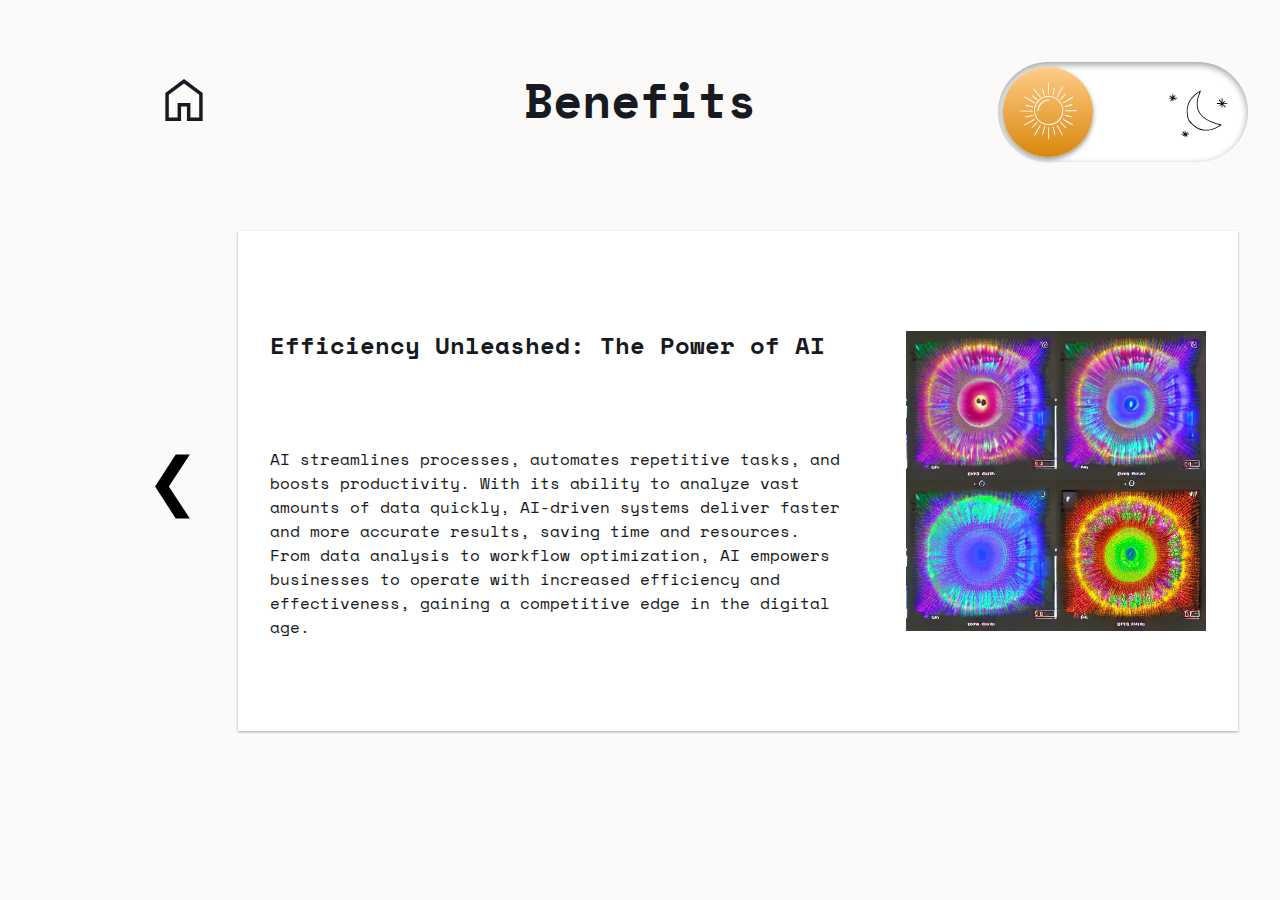
==== benefits.html @ b689b010 "Add Home Button" ====
<!DOCTYPE html>
<html lang="en">
  <head>
    <meta charset="UTF-8" />
    <title>Benefits of AI</title>
    <link rel="stylesheet" href="css/style.css" />
    <link rel="stylesheet" href="css/benefitsRisks.css" />
    <link rel="stylesheet" href="css/darkmodeToggle.css" />
    <script src="js/benefitsRisks.js"></script>
    <link
      rel="stylesheet"
      href="https://fonts.googleapis.com/css2?family=Space+Mono:wght@400;700"
    />
    <link
      rel="stylesheet"
      href="https://fonts.googleapis.com/css2?family=Material+Symbols+Outlined"
    />
  </head>
  <body onload="showDivs(1)">
    <header>
      <a href="index.html" class="material-symbols-outlined home-button"
        >home</a
      >
      <h1>Benefits</h1>
      <div id="darkmode-toggle-button">
        <input type="checkbox" id="darkmode-toggle" />
        <label for="darkmode-toggle" id="darkmode-toggle-label">
          <img src="./img/sun.svg" alt="sun" id="sun" />
          <img src="./img/moon.svg" alt="moon" id="moon" />
        </label>
      </div>
    </header>
    <main>
      <section id="content">
        <div id="slideshow">
          <button class="control-button" onclick="plusDivs(-1)">
            &#10094;
          </button>
          <div class="content-block">
            <div>
              <h2>Efficiency Unleashed: The Power of AI</h2>
              <p>
                AI streamlines processes, automates repetitive tasks, and boosts
                productivity. With its ability to analyze vast amounts of data
                quickly, AI-driven systems deliver faster and more accurate
                results, saving time and resources. From data analysis to
                workflow optimization, AI empowers businesses to operate with
                increased efficiency and effectiveness, gaining a competitive
                edge in the digital age.
              </p>
            </div>
            <img src="img/benefit1.jpeg" alt="Symbol-Picture" />
          </div>
          <div class="content-block">
            <div>
              <h2>Insights that Drive Success: AI-Powered Analytics</h2>
              <p>
                AI-driven analytics unlock valuable insights from complex data
                sets. Machine learning algorithms analyze patterns, detect
                trends, and predict outcomes with remarkable precision. By
                leveraging AI, businesses gain a deeper understanding of their
                customers, markets, and operations, enabling data-driven
                decision-making. From personalized marketing strategies to
                predictive forecasting, AI-powered analytics pave the way for
                enhanced performance and strategic growth.
              </p>
            </div>
            <img src="img/benefit2.jpeg" alt="Symbol-Picture" />
          </div>
          <div class="content-block">
            <div>
              <h2>Empowering Human Potential: AI Augmentation</h2>
              <p>
                AI serves as a powerful tool for augmenting human capabilities.
                By automating repetitive tasks, AI frees up time for creativity,
                problem-solving, and innovation. Collaborating with AI-powered
                systems, individuals and teams can accomplish more, achieve
                higher levels of productivity, and focus on tasks that require
                human expertise. The symbiotic relationship between humans and
                AI unlocks untapped potential and propels us towards a future of
                limitless possibilities.
              </p>
            </div>
            <img src="img/benefit3.jpeg" alt="Symbol-Picture" />
          </div>
          <button class="control-button" onclick="plusDivs(1)">&#10095;</button>
        </div>
      </section>
    </main>
  </body>
</html>
---- css/style.css ----
body {
  font-family: "Space Mono", monospace, sans-serif;
  background-color: #fcfaf9;
  color: #171a21;
  padding-left: 2rem;
  padding-right: 2rem;
  display: flex;
  flex-direction: column;
  justify-content: space-between;
  align-items: center;
  margin: 0;
  user-select: none;
}

header {
  width: 100%;
  padding: 2rem 0rem;
  display: grid;
  grid-template-columns: 25% 50% 25%;
  grid-template-rows: 1fr;
  gap: 0px 0px;
  grid-template-areas: "home headline darkmode-switch";
  align-items: center;
}

footer {
  display: flex;
  justify-content: space-around;
  padding: 2rem 0rem;
}

footer a {
  color: #171a21;
  text-decoration: underline;
}

h1 {
  font-size: 3rem;
  font-weight: 700;
}

#darkmode-toggle-button {
  grid-area: darkmode-switch;
  justify-self: end;
}

header h1 {
  grid-area: headline;
  justify-self: center;
}

.home-button {
  grid-area: home;
  justify-self: center;
  color: #171a21;
  text-decoration: none;
}

.material-symbols-outlined {
  font-size: 3.5rem !important;
  font-variation-settings: "FILL" 0, "wght" 400, "GRAD" 0, "opsz" 48;
}
---- css/benefitsRisks.css ----
.content-block p,
.content-block h2 {
  padding: 2rem;
}

.content-block {
  display: flex;
  flex-shrink: 0;
  width: 1000px;
  height: 500px;
  align-items: center;
  background-color: #fff;
  margin: 2rem;
  box-shadow: 0 1px 3px rgba(0, 0, 0, 0.12), 0 1px 2px rgba(0, 0, 0, 0.24);
}

.content-block img {
  margin-left: 2rem;
  width: 30%;
  object-fit: contain;
  padding-right: 2rem;
}

#slideshow {
  display: flex;
  align-items: center;
  width: 1000px;
  justify-content: space-around;
}

.content-block {
  display: none;
}

.control-button {
  border: none;
  background-color: transparent;
  font-size: 4rem;
  cursor: pointer;
}
---- css/darkmodeToggle.css ----
/* Darkmode Toggle Button */
#darkmode-toggle-label {
  position: relative;
  width: 250px;
  height: 100px;
  display: block;
  background-color: #fff;
  border-radius: 100px;
  box-shadow: inset 0px 2.5px 7.5px rgba(0, 0, 0, 0.4),
    inset 0 -2.5px 7.5px rgba(255, 255, 255, 0.4);
  cursor: pointer;
  transition: 0.3s;
}

#darkmode-toggle-label:after {
  content: "";
  width: 90px;
  height: 90px;
  position: absolute;
  top: 5px;
  left: 5px;
  background: linear-gradient(180deg, #ffcc89, #d8860b);
  border-radius: 180px;
  box-shadow: 0px 2.5px 5px rgba(0, 0, 0, 0.4);
  transition: 0.3s;
}

#darkmode-toggle {
  visibility: hidden;
  width: 0;
  height: 0;
}

#darkmode-toggle:checked + #darkmode-toggle-label {
  background-color: #242424;
}

#darkmode-toggle:checked + #darkmode-toggle-label:after {
  left: 245px;
  transform: translate(-100%);
  background: linear-gradient(180deg, #777, #3a3a3a);
}

#darkmode-toggle-label:active:after {
  width: 130px;
}

#darkmode-toggle-label img {
  position: absolute;
  width: 60px;
  top: 20px;
  z-index: 100;
}

#darkmode-toggle-label img#sun {
  left: 20px;
  filter: invert(1);
  transition: 0.3s;
}

#darkmode-toggle-label img#moon {
  left: 170px;
  top: 28px;
  fill: #7e7e7e;
  transition: 0.3s;
}

#darkmode-toggle:checked + #darkmode-toggle-label img#sun {
  filter: invert(0);
}

#darkmode-toggle:checked + #darkmode-toggle-label img#moon {
  filter: invert(1);
}
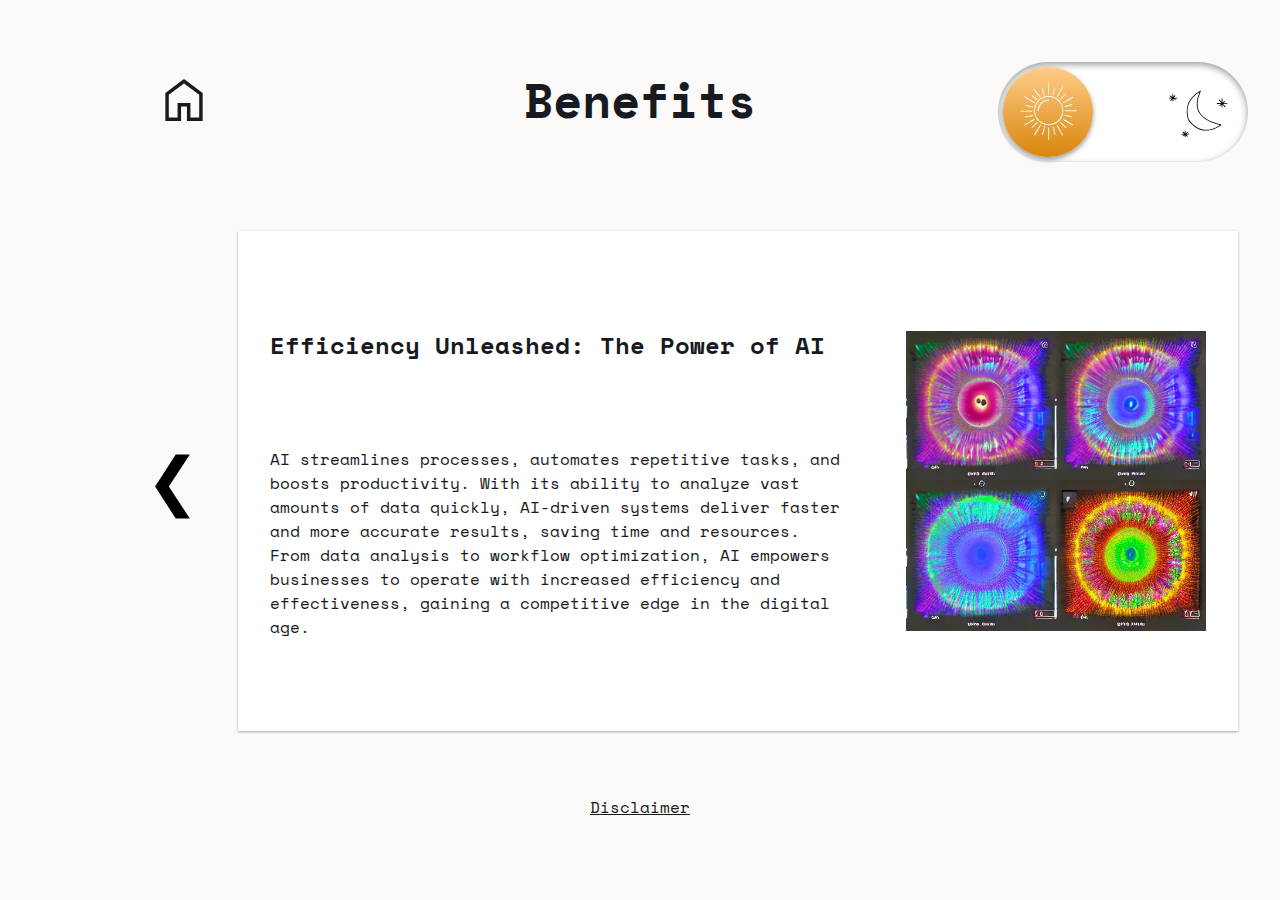
==== commit d9191371: "Add Footer" ====
--- a/benefits.html
+++ b/benefits.html
@@ -87,5 +87,8 @@
         </div>
       </section>
     </main>
+    <footer>
+      <a href="disclaimer.html">Disclaimer</a>
+    </footer>
   </body>
 </html>
--- a/css/style.css
+++ b/css/style.css
@@ -49,6 +49,10 @@
   justify-self: center;
 }
 
+a {
+  text-decoration: none;
+}
+
 .home-button {
   grid-area: home;
   justify-self: center;
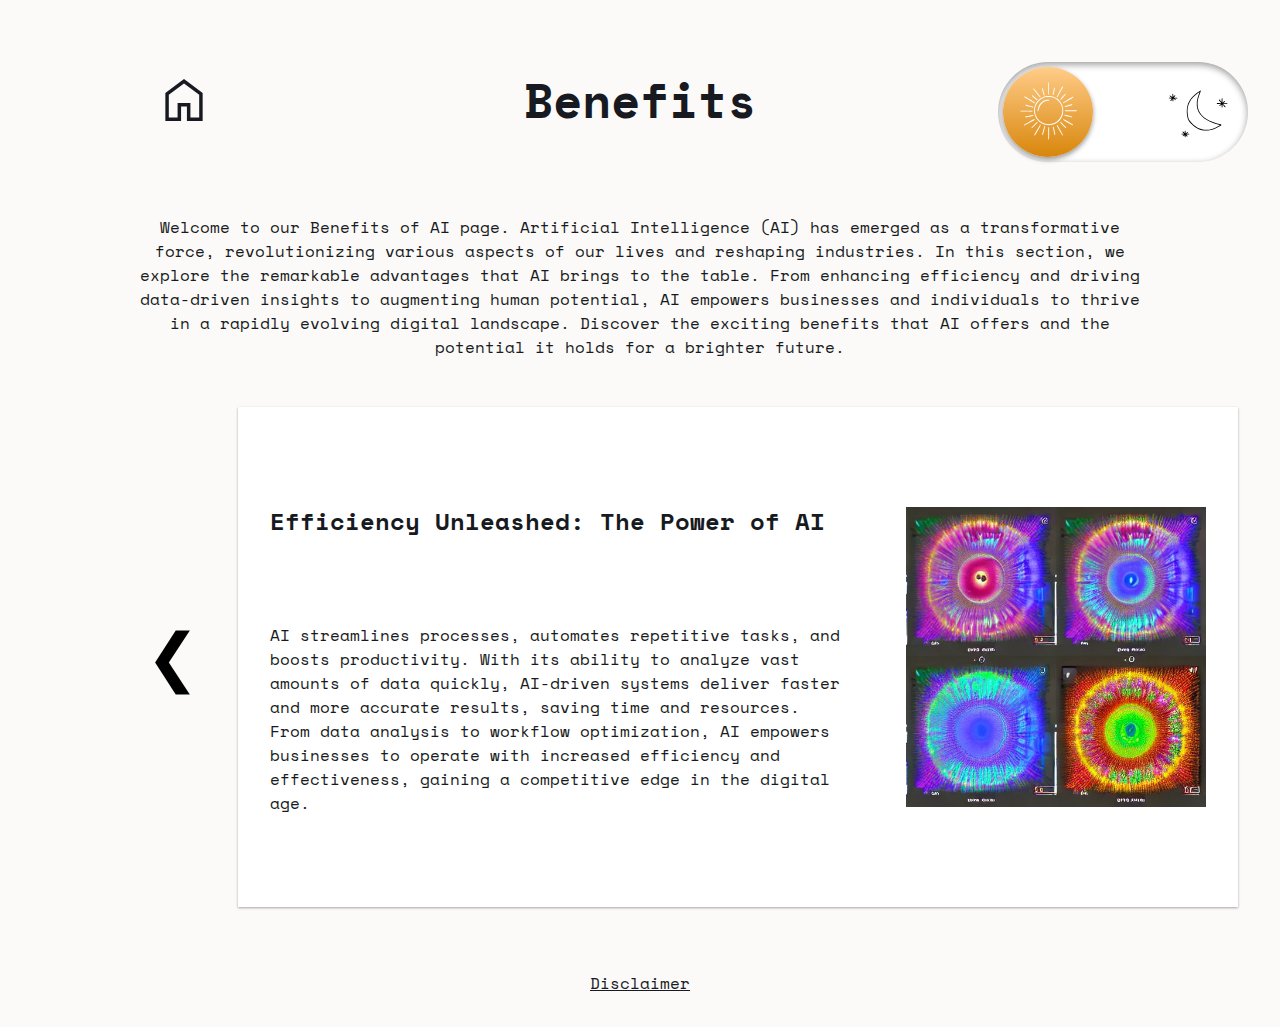
==== commit 7480cf9f: "Add Text" ====
--- a/benefits.html
+++ b/benefits.html
@@ -22,6 +22,7 @@
         >home</a
       >
       <h1>Benefits</h1>
+
       <div id="darkmode-toggle-button">
         <input type="checkbox" id="darkmode-toggle" />
         <label for="darkmode-toggle" id="darkmode-toggle-label">
@@ -31,6 +32,18 @@
       </div>
     </header>
     <main>
+      <section>
+        <p class="text-block">
+          Welcome to our Benefits of AI page. Artificial Intelligence (AI) has
+          emerged as a transformative force, revolutionizing various aspects of
+          our lives and reshaping industries. In this section, we explore the
+          remarkable advantages that AI brings to the table. From enhancing
+          efficiency and driving data-driven insights to augmenting human
+          potential, AI empowers businesses and individuals to thrive in a
+          rapidly evolving digital landscape. Discover the exciting benefits
+          that AI offers and the potential it holds for a brighter future.
+        </p>
+      </section>
       <section id="content">
         <div id="slideshow">
           <button class="control-button" onclick="plusDivs(-1)">
--- a/css/benefitsRisks.css
+++ b/css/benefitsRisks.css
@@ -1,3 +1,15 @@
+body {
+  height: 100vh;
+}
+
+.text-block {
+  text-align: center;
+  margin-left: auto;
+  margin-right: auto;
+  width: 1000px;
+  line-height: 1.5;
+}
+
 .content-block p,
 .content-block h2 {
   padding: 2rem;
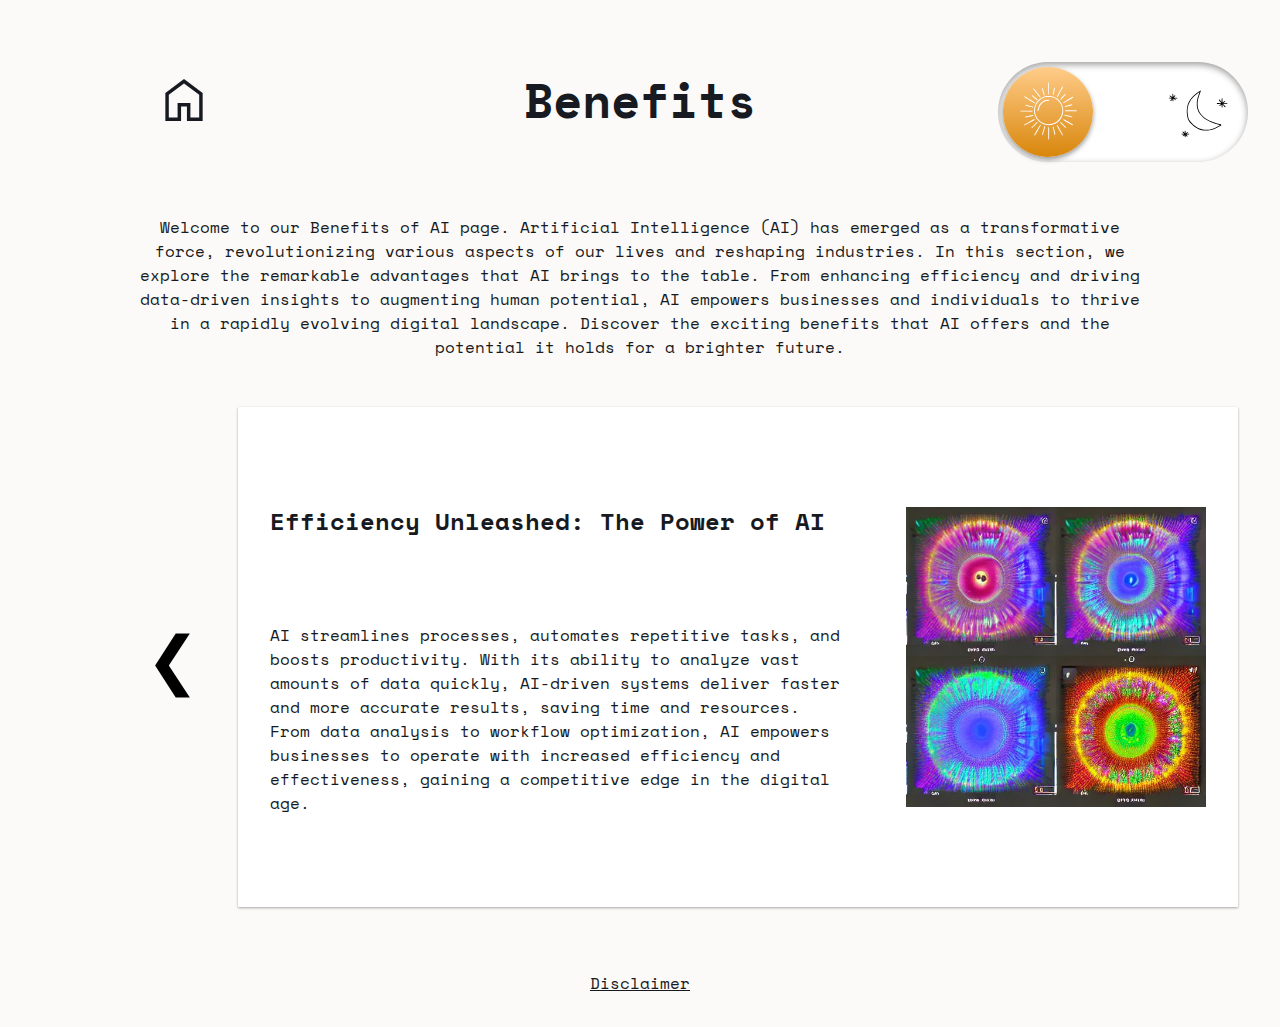
==== commit df6d9917: "Add Darkmode theme" ====
--- a/benefits.html
+++ b/benefits.html
@@ -6,6 +6,8 @@
     <link rel="stylesheet" href="css/style.css" />
     <link rel="stylesheet" href="css/benefitsRisks.css" />
     <link rel="stylesheet" href="css/darkmodeToggle.css" />
+    <link rel="stylesheet" id="light-theme" href="css/lightmode.css" />
+
     <script src="js/benefitsRisks.js"></script>
     <link
       rel="stylesheet"
--- a/css/style.css
+++ b/css/style.css
@@ -1,7 +1,6 @@
 body {
   font-family: "Space Mono", monospace, sans-serif;
-  background-color: #fcfaf9;
-  color: #171a21;
+
   padding-left: 2rem;
   padding-right: 2rem;
   display: flex;
@@ -30,7 +29,6 @@
 }
 
 footer a {
-  color: #171a21;
   text-decoration: underline;
 }
 
@@ -56,7 +54,6 @@
 .home-button {
   grid-area: home;
   justify-self: center;
-  color: #171a21;
   text-decoration: none;
 }
 
@@ -64,3 +61,8 @@
   font-size: 3.5rem !important;
   font-variation-settings: "FILL" 0, "wght" 400, "GRAD" 0, "opsz" 48;
 }
+
+button,
+input {
+  font-family: "Space Mono", monospace, sans-serif;
+}
--- a/css/benefitsRisks.css
+++ b/css/benefitsRisks.css
@@ -21,7 +21,6 @@
   width: 1000px;
   height: 500px;
   align-items: center;
-  background-color: #fff;
   margin: 2rem;
   box-shadow: 0 1px 3px rgba(0, 0, 0, 0.12), 0 1px 2px rgba(0, 0, 0, 0.24);
 }
--- a/css/lightmode.css
+++ b/css/lightmode.css
@@ -0,0 +1,102 @@
+/* Disclaimer */
+table,
+th {
+  border: 1px solid #171a21;
+}
+
+table td + td {
+  border-left: 1px solid #171a21;
+}
+
+a {
+  color: #171a21;
+}
+
+table tr:nth-of-type(odd) {
+  background-color: #ebeae8;
+}
+
+/* Index */
+
+.carousel {
+  background-color: #fff;
+}
+
+.carousel-menu ~ label:hover {
+  color: #171a21;
+}
+
+.carousel-menu:checked ~ label.label_healthcare,
+.carousel-menu:checked ~ label.label_entertainment {
+  color: #bf2239;
+  border-right: solid 4px #bf2239;
+}
+
+.carousel-menu:checked ~ label.label_finance,
+.carousel-menu:checked ~ label.label_customersupport {
+  color: #3075d6;
+  border-right: solid 4px #3075d6;
+}
+
+.carousel-menu:checked ~ label.label_transportation,
+.carousel-menu:checked ~ label.label_agriculture {
+  color: #3c896d;
+  border-right: solid 4px #3c896d;
+}
+
+body .carousel .middle-border {
+  background-color: #eee;
+}
+
+body .carousel .right-zone {
+  background: #fff;
+}
+#benefits {
+  background-color: #3c896d;
+}
+
+#risks {
+  background-color: #bf2239;
+}
+
+#quiz {
+  background-color: #3075d6;
+}
+
+/*BenefitsRisks*/
+.content-block {
+  background-color: #fff;
+}
+
+/* Quiz */
+.question {
+  background-color: #fff;
+}
+
+.answer-options div {
+  border: 1px solid #171a21;
+}
+
+.answer-options input:checked + div {
+  background-color: #3075d6;
+}
+
+.button-container button:hover {
+  background-color: #3075d6 !important;
+  color: white;
+}
+
+#restart-button:hover {
+  background-color: #3075d6 !important;
+  color: white;
+}
+
+/* Style.css */
+body {
+  background-color: #fcfaf9;
+  color: #171a21;
+}
+
+.home-button {
+  color: #171a21;
+}
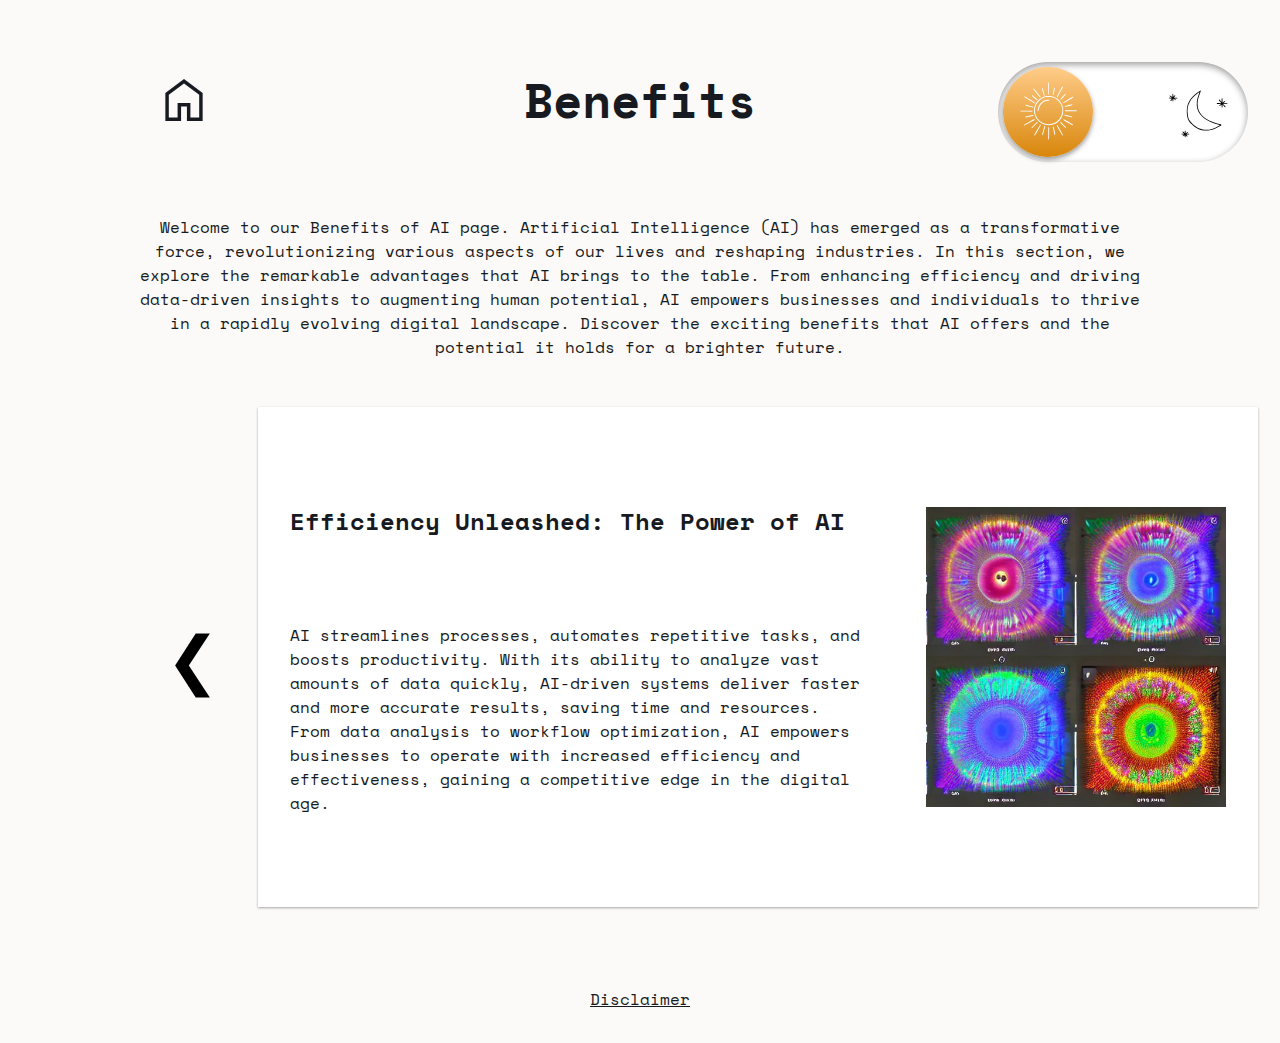
==== commit 13920adb: "Change Benefits and Risks to List Tags" ====
--- a/benefits.html
+++ b/benefits.html
@@ -6,7 +6,8 @@
     <link rel="stylesheet" href="css/style.css" />
     <link rel="stylesheet" href="css/benefitsRisks.css" />
     <link rel="stylesheet" href="css/darkmodeToggle.css" />
-    <link rel="stylesheet" id="light-theme" href="css/lightmode.css" />
+    <link rel="stylesheet" id="theme" href="css/lightmode.css" />
+    <script src="js/darkmode.js"></script>
 
     <script src="js/benefitsRisks.js"></script>
     <link
@@ -18,6 +19,7 @@
       href="https://fonts.googleapis.com/css2?family=Material+Symbols+Outlined"
     />
   </head>
+
   <body onload="showDivs(1)">
     <header>
       <a href="index.html" class="material-symbols-outlined home-button"
@@ -33,6 +35,9 @@
         </label>
       </div>
     </header>
+    <script>
+      enableButton();
+    </script>
     <main>
       <section>
         <p class="text-block">
@@ -47,11 +52,11 @@
         </p>
       </section>
       <section id="content">
-        <div id="slideshow">
+        <ul id="slideshow">
           <button class="control-button" onclick="plusDivs(-1)">
             &#10094;
           </button>
-          <div class="content-block">
+          <li class="content-block">
             <div>
               <h2>Efficiency Unleashed: The Power of AI</h2>
               <p>
@@ -65,8 +70,8 @@
               </p>
             </div>
             <img src="img/benefit1.jpeg" alt="Symbol-Picture" />
-          </div>
-          <div class="content-block">
+          </li>
+          <li class="content-block">
             <div>
               <h2>Insights that Drive Success: AI-Powered Analytics</h2>
               <p>
@@ -81,8 +86,8 @@
               </p>
             </div>
             <img src="img/benefit2.jpeg" alt="Symbol-Picture" />
-          </div>
-          <div class="content-block">
+          </li>
+          <li class="content-block">
             <div>
               <h2>Empowering Human Potential: AI Augmentation</h2>
               <p>
@@ -97,9 +102,9 @@
               </p>
             </div>
             <img src="img/benefit3.jpeg" alt="Symbol-Picture" />
-          </div>
+          </li>
           <button class="control-button" onclick="plusDivs(1)">&#10095;</button>
-        </div>
+        </ul>
       </section>
     </main>
     <footer>
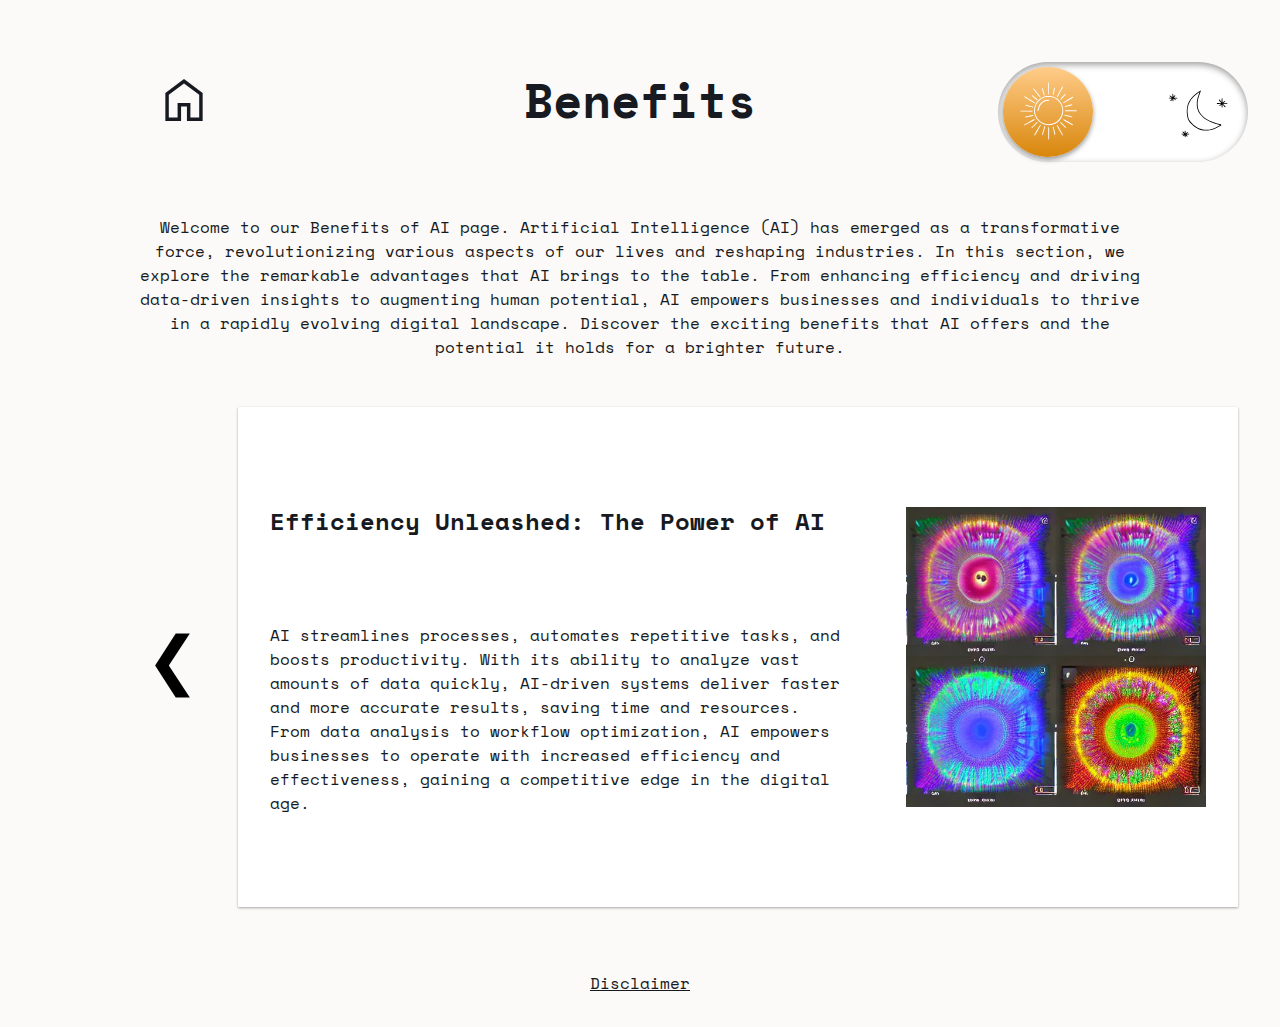
==== commit f7edfa47: "Revert "Change Benefits and Risks to List Tags"" ====
--- a/benefits.html
+++ b/benefits.html
@@ -52,11 +52,11 @@
         </p>
       </section>
       <section id="content">
-        <ul id="slideshow">
+        <div id="slideshow">
           <button class="control-button" onclick="plusDivs(-1)">
             &#10094;
           </button>
-          <li class="content-block">
+          <div class="content-block">
             <div>
               <h2>Efficiency Unleashed: The Power of AI</h2>
               <p>
@@ -70,8 +70,8 @@
               </p>
             </div>
             <img src="img/benefit1.jpeg" alt="Symbol-Picture" />
-          </li>
-          <li class="content-block">
+          </div>
+          <div class="content-block">
             <div>
               <h2>Insights that Drive Success: AI-Powered Analytics</h2>
               <p>
@@ -86,8 +86,8 @@
               </p>
             </div>
             <img src="img/benefit2.jpeg" alt="Symbol-Picture" />
-          </li>
-          <li class="content-block">
+          </div>
+          <div class="content-block">
             <div>
               <h2>Empowering Human Potential: AI Augmentation</h2>
               <p>
@@ -102,9 +102,9 @@
               </p>
             </div>
             <img src="img/benefit3.jpeg" alt="Symbol-Picture" />
-          </li>
+          </div>
           <button class="control-button" onclick="plusDivs(1)">&#10095;</button>
-        </ul>
+        </div>
       </section>
     </main>
     <footer>
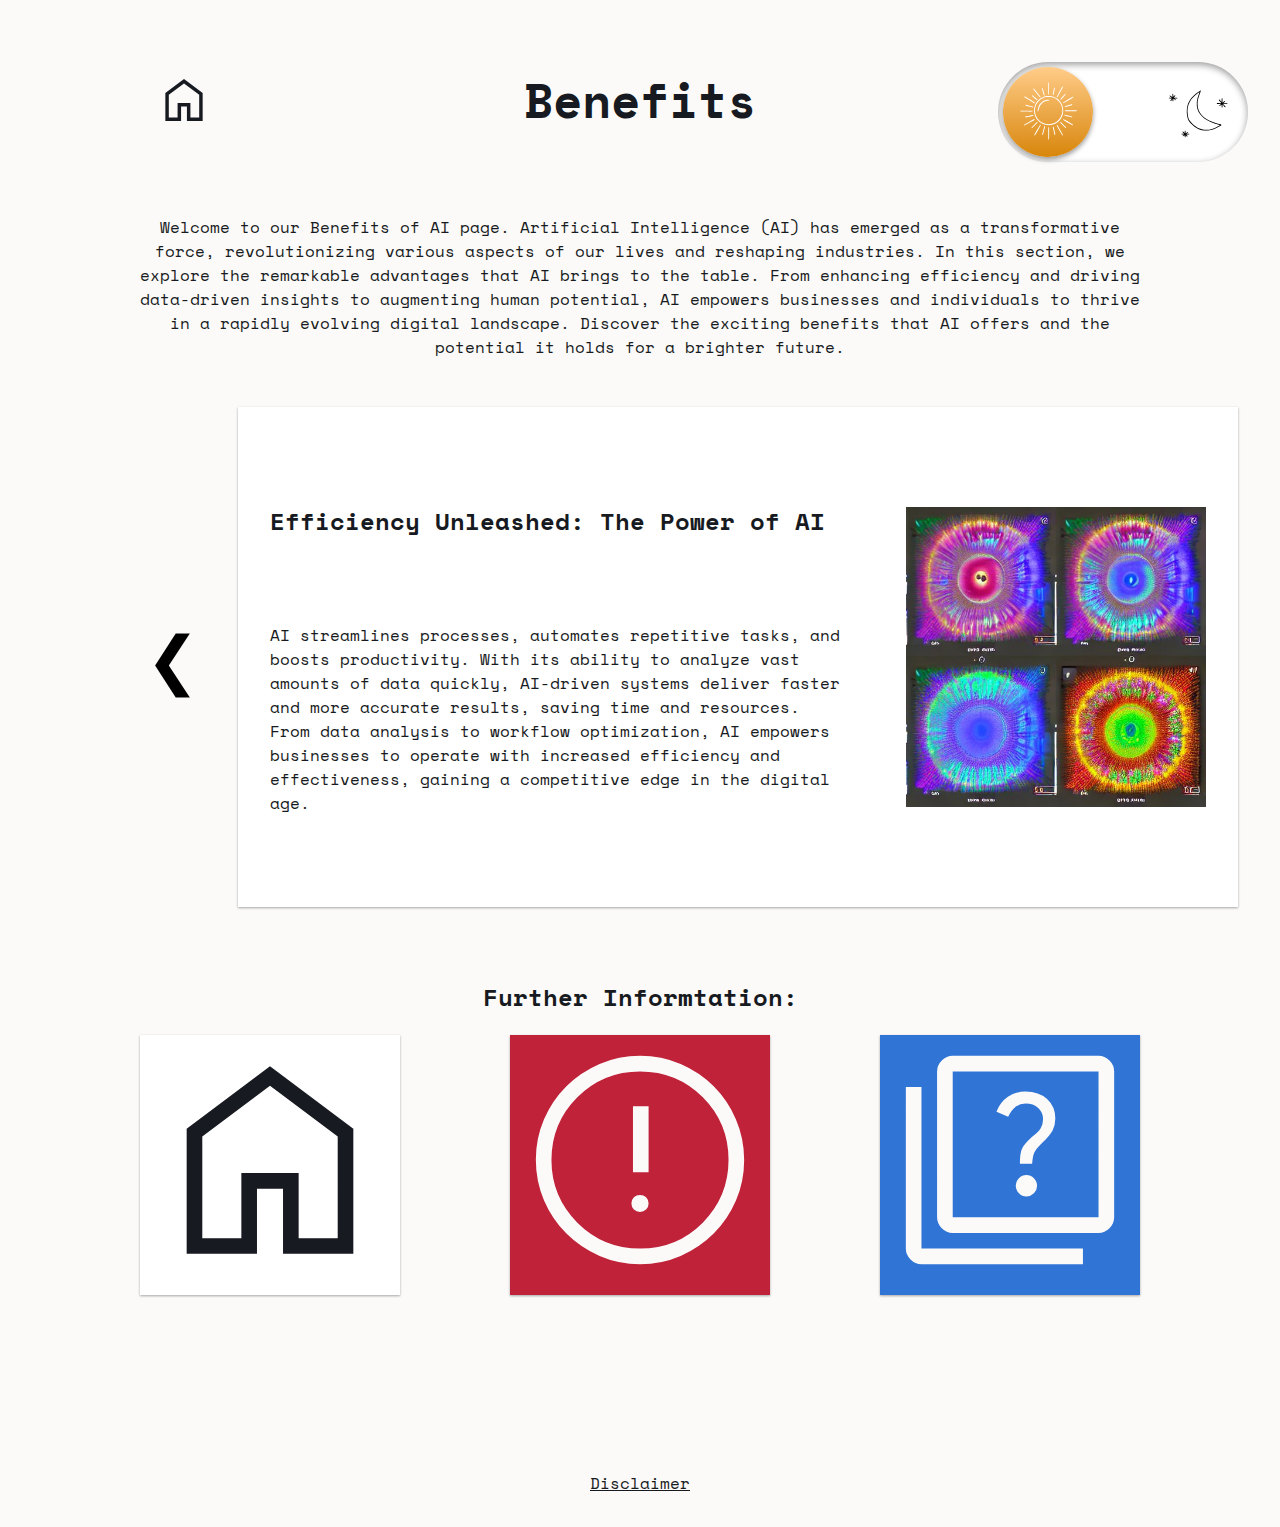
==== commit 55f5fdef: "Add Menu to risks and Benefits" ====
--- a/benefits.html
+++ b/benefits.html
@@ -106,6 +106,59 @@
           <button class="control-button" onclick="plusDivs(1)">&#10095;</button>
         </div>
       </section>
+      <section id="actions">
+        <h2>Further Informtation:</h2>
+        <div id="actions-card">
+          <a href="index.html">
+            <div class="action-button" id="home">
+              <svg
+                xmlns="http://www.w3.org/2000/svg"
+                height="48"
+                viewBox="0 -960 960 960"
+                width="48"
+                id="home_icon"
+              >
+                <path
+                  d="M220-180h150v-250h220v250h150v-390L480-765 220-570v390Zm-60 60v-480l320-240 320 240v480H530v-250H430v250H160Zm320-353Z"
+                />
+              </svg>
+              <span>Homepage</span>
+            </div>
+          </a>
+          <a href="risks.html">
+            <div class="action-button" id="risks">
+              <svg
+                xmlns="http://www.w3.org/2000/svg"
+                height="48"
+                viewBox="0 -960 960 960"
+                width="48"
+                id="risks_icon"
+              >
+                <path
+                  d="M479.982-280q14.018 0 23.518-9.482 9.5-9.483 9.5-23.5 0-14.018-9.482-23.518-9.483-9.5-23.5-9.5-14.018 0-23.518 9.482-9.5 9.483-9.5 23.5 0 14.018 9.482 23.518 9.483 9.5 23.5 9.5ZM453-433h60v-253h-60v253Zm27.266 353q-82.734 0-155.5-31.5t-127.266-86q-54.5-54.5-86-127.341Q80-397.681 80-480.5q0-82.819 31.5-155.659Q143-709 197.5-763t127.341-85.5Q397.681-880 480.5-880q82.819 0 155.659 31.5Q709-817 763-763t85.5 127Q880-563 880-480.266q0 82.734-31.5 155.5T763-197.684q-54 54.316-127 86Q563-80 480.266-80Zm.234-60Q622-140 721-239.5t99-241Q820-622 721.188-721 622.375-820 480-820q-141 0-240.5 98.812Q140-622.375 140-480q0 141 99.5 240.5t241 99.5Zm-.5-340Z"
+                />
+              </svg>
+              <span>Risks</span>
+            </div>
+          </a>
+          <a href="quiz.html">
+            <div class="action-button" id="quiz">
+              <svg
+                xmlns="http://www.w3.org/2000/svg"
+                height="48"
+                viewBox="0 -960 960 960"
+                width="48"
+                id="quiz_icon"
+              >
+                <path
+                  d="M543-340q16.595 0 28.798-12.202Q584-364.405 584-381t-12.202-28.798Q559.595-422 543-422t-28.798 12.202Q502-397.595 502-381t12.202 28.798Q526.405-340 543-340Zm-25-126h47q2-29 8.5-43t32.5-39q27-26 37.5-45.395Q654-612.79 654-639q0-45.882-31.5-74.941Q591-743 540-743q-38 0-68 20.5T428-665l45 19q11-25 27.5-38t39.5-13q29.778 0 48.389 17Q607-663 607-637q0 20-9 35t-32 32q-32 29-40 46.5t-8 57.5ZM260-200q-24 0-42-18t-18-42v-560q0-24 18-42t42-18h560q24 0 42 18t18 42v560q0 24-18 42t-42 18H260Zm0-60h560v-560H260v560ZM140-80q-24 0-42-18t-18-42v-620h60v620h620v60H140Zm120-740v560-560Z"
+                />
+              </svg>
+              <span>Quiz</span>
+            </div>
+          </a>
+        </div>
+      </section>
     </main>
     <footer>
       <a href="disclaimer.html">Disclaimer</a>
--- a/css/style.css
+++ b/css/style.css
@@ -66,3 +66,55 @@
 input {
   font-family: "Space Mono", monospace, sans-serif;
 }
+
+/* Actions Buttons */
+#actions {
+  height: 480px;
+  width: 1000px;
+  margin: auto;
+  padding-top: 20px;
+}
+#actions-card {
+  display: flex;
+  align-items: start;
+  justify-content: space-between;
+}
+.action-button {
+  display: flex;
+  flex-direction: column;
+  align-items: center;
+  width: 260px;
+  height: 260px;
+  transition: 0.35s;
+  cursor: pointer;
+  box-shadow: 0 1px 3px rgba(0, 0, 0, 0.12), 0 1px 2px rgba(0, 0, 0, 0.24);
+}
+
+.action-button span {
+  margin-top: -20px;
+  z-index: -15;
+  transition: 0.35s;
+  text-align: center;
+  color: #fcfaf9;
+  font-size: larger;
+}
+.action-button svg {
+  fill: #fcfaf9;
+  width: 250px;
+  height: 250px;
+}
+
+.action-button:hover span {
+  margin-top: 10px;
+  transition: 0.35s;
+  z-index: 10;
+}
+
+.action-button:hover {
+  height: 300px;
+  transition: 0.3s;
+}
+
+#actions h2 {
+  text-align: center;
+}
--- a/css/lightmode.css
+++ b/css/lightmode.css
@@ -55,6 +55,16 @@
   background-color: #3c896d;
 }
 
+#home,
+#home span {
+  background-color: #fff;
+  color: #171a21;
+}
+
+#home_icon {
+  fill: #171a21;
+}
+
 #risks {
   background-color: #bf2239;
 }
